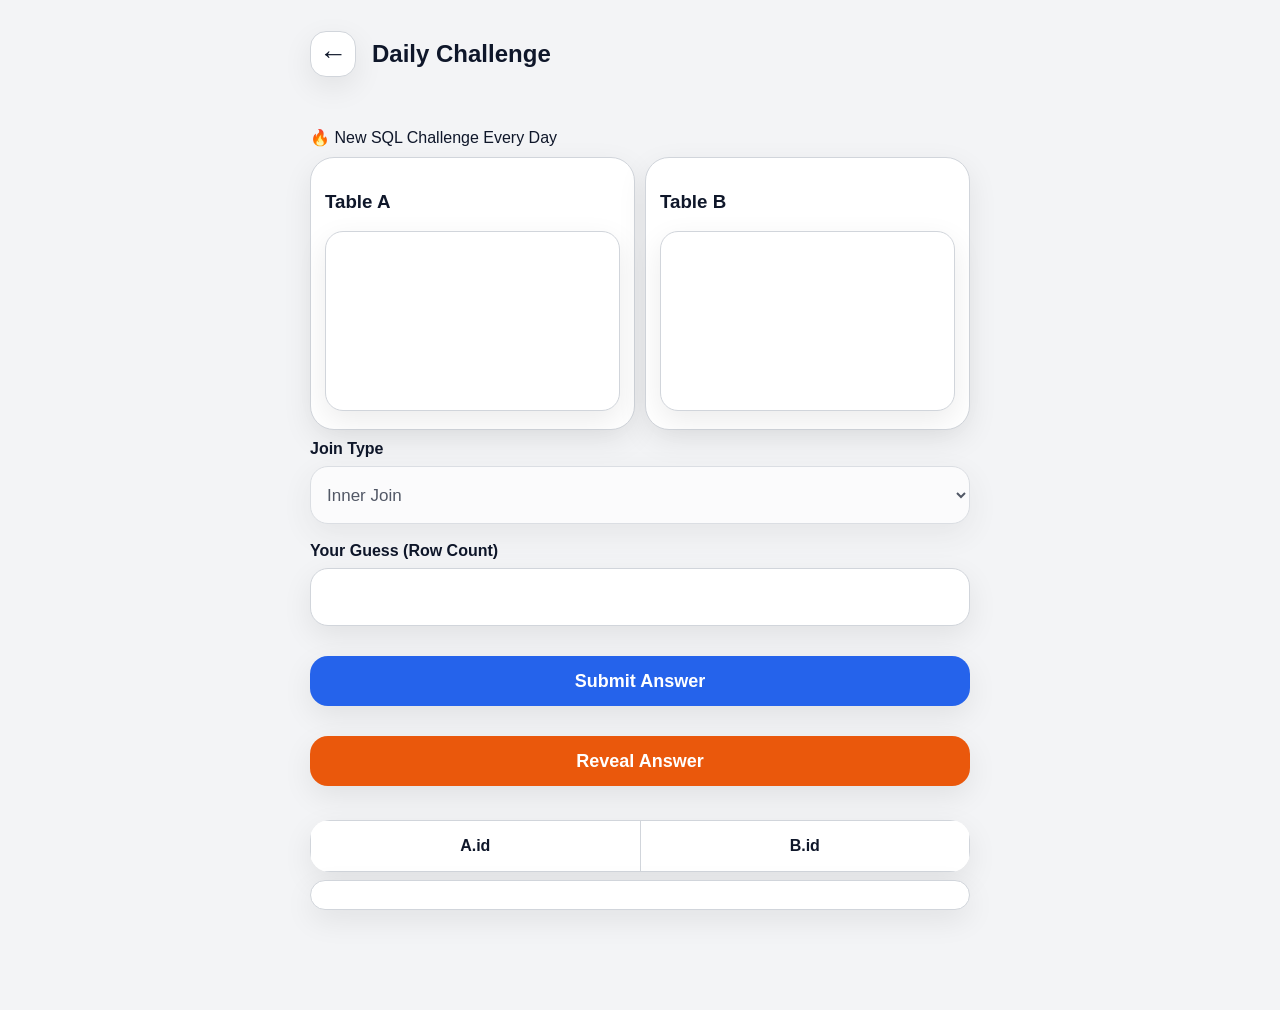
==== daily.html @ ab45fbcb "Create daily.html" ====
<!DOCTYPE html>
<html>
<head>

<meta charset="UTF-8">

<meta
name="viewport"
content="width=device-width, initial-scale=1, maximum-scale=1, user-scalable=no, viewport-fit=cover">

<title>Daily Challenge</title>

<link rel="stylesheet" href="style.css">

</head>

<body>

<div class="topbar">

<a href="index.html" class="back-btn">←</a>

<h2>Daily Challenge</h2>

</div>

<div class="page">

<div class="daily-banner">
🔥 New SQL Challenge Every Day
</div>

<div class="challenge-date" id="challengeDate"></div>

<div class="container">

<div class="tablebox">

<h3>Table A</h3>

<textarea id="tableA"></textarea>

</div>

<div class="tablebox">

<h3>Table B</h3>

<textarea id="tableB"></textarea>

</div>

</div>

<label>Join Type</label>

<select id="joinType" disabled>
<option value="inner">Inner Join</option>
<option value="left">Left Join</option>
<option value="right">Right Join</option>
<option value="full">Full Join</option>
<option value="cartesian">Cartesian Join</option>
<option value="union">Union</option>
<option value="unionall">Union All</option>
</select>

<label>Your Guess (Row Count)</label>

<input type="number" id="guess">

<button class="check" onclick="checkDailyChallenge()">
Submit Answer
</button>

<button class="reveal" onclick="revealDailyAnswer()">
Reveal Answer
</button>

<div class="result" id="result"></div>

<table>

<thead>
<tr>
<th>A.id</th>
<th>B.id</th>
</tr>
</thead>

<tbody id="rows"></tbody>

</table>

<div class="explanation" id="explanation"></div>

<div id="toast" class="toast"></div>

</div>

<script src="daily.js"></script>

</body>
</html>
---- style.css ----
:root{

--bg:#f3f4f6;
--text:#0f172a;
--card:#ffffff;
--border:#d1d5db;

--green:#16a34a;
--blue:#2563eb;
--orange:#ea580c;
--purple:#9333ea;
--dark:#334155;

--shadow:0 10px 30px rgba(0,0,0,0.08);

}

@media (prefers-color-scheme: dark){

:root{

--bg:#020617;
--text:#f8fafc;
--card:#1e293b;
--border:#334155;

--shadow:0 10px 30px rgba(0,0,0,0.35);

}

}

*{
box-sizing:border-box;
-webkit-tap-highlight-color:transparent;
}

html,
body{
margin:0;
padding:0;
overflow-x:hidden;
touch-action:manipulation;
-webkit-text-size-adjust:none;
font-family:-apple-system,BlinkMacSystemFont,"Segoe UI",Roboto,sans-serif;
background:var(--bg);
color:var(--text);
}

.hero{
padding:60px 24px 30px;
text-align:center;
}

.app-logo{
width:90px;
height:90px;
margin:0 auto 20px;
border-radius:28px;
display:flex;
align-items:center;
justify-content:center;
font-size:32px;
font-weight:700;
color:white;
background:linear-gradient(135deg,#2563eb,#06b6d4);
box-shadow:var(--shadow);
}

h1{
margin:0;
font-size:36px;
font-weight:800;
}

.subtitle{
margin-top:10px;
font-size:17px;
opacity:0.75;
}

.home-grid{
padding:20px;
display:flex;
flex-direction:column;
gap:18px;
max-width:700px;
margin:auto;
}

.mode-card{
display:block;
text-decoration:none;
color:white;
padding:28px;
border-radius:28px;
box-shadow:var(--shadow);
}

.practice-card{
background:linear-gradient(135deg,#16a34a,#22c55e);
}

.interview-card{
background:linear-gradient(135deg,#7e22ce,#a855f7);
}

.daily-card{
background:linear-gradient(135deg,#1e293b,#475569);
}

.mode-title{
font-size:28px;
font-weight:700;
margin-bottom:10px;
}

.mode-desc{
font-size:16px;
line-height:1.6;
opacity:0.95;
}

.topbar{
display:flex;
align-items:center;
gap:16px;
padding:20px;
padding-top:calc(20px + env(safe-area-inset-top));
max-width:700px;
margin:auto;
}

.back-btn{
width:46px;
height:46px;
border-radius:16px;
display:flex;
align-items:center;
justify-content:center;
text-decoration:none;
font-size:28px;
background:var(--card);
color:var(--text);
border:1px solid var(--border);
box-shadow:var(--shadow);
}

.page{
max-width:700px;
margin:auto;
padding:20px;
padding-bottom:100px;
}

label{
display:block;
margin-bottom:8px;
font-size:16px;
font-weight:600;
}

select,
input,
textarea{

width:100%;
background:var(--card);
color:var(--text);
border:1px solid var(--border);
border-radius:18px;
padding:12px;
font-size:17px;
outline:none;
box-shadow:var(--shadow);

}

select,
input{
min-height:58px;
margin-bottom:18px;
}

textarea{
height:180px;
resize:none;
overflow:auto;
white-space:pre;
line-height:1.6;
}

button{

width:100%;

min-height:50px;

border:none;

border-radius:18px;

font-size:18px;

font-weight:700;

margin-top:12px;

margin-bottom:18px;

cursor:pointer;

color:white;

box-shadow:var(--shadow);

}

.generate{
background:#16a34a;
}

.check{
background:#2563eb;
}

.reveal{
background:#ea580c;
}

.interview{
background:#9333ea;
}

.container{

display:flex;

flex-direction:row;

gap:10px;

align-items:flex-start;

width:100%;

margin-top:10px;

}

.tablebox{

flex:1;

min-width:0;

background:var(--card);

padding:14px;

border-radius:24px;

border:1px solid var(--border);

box-shadow:var(--shadow);

margin-bottom:10px;

}

.panel{
display:flex;
gap:12px;
margin-bottom:20px;
}

.panel-item{

flex:1;
background:var(--card);
border:1px solid var(--border);

padding:12px;

border-radius:18px;

text-align:center;

font-size:16px;
font-weight:700;

min-height:72px;

display:flex;
align-items:center;
justify-content:center;

box-shadow:var(--shadow);

}

.result{

margin-top:14px;

margin-bottom:8px;

font-size:20px;

font-weight:700;

text-align:center;

}

table{
width:100%;
margin-top:16px;
border-collapse:collapse;
background:var(--card);
box-shadow:var(--shadow);
overflow:hidden;
border-radius:20px;
}

th,
td{
padding:16px;
border:1px solid var(--border);
text-align:center;
background:var(--card);
color:var(--text);
}

@media(max-width:768px){

.page,
.home-grid{
padding-left:18px;
padding-right:18px;
}

.mode-title{
font-size:24px;
}

textarea{
height:220px;
font-size:16px;
}

.panel-item{
font-size:18px;
padding:16px;
}

}

.explanation{

margin-top:8px;
width:100%;
max-width:100%;
padding:14px 16px;
background:var(--card);
border:1px solid var(--border);
border-radius:16px;
line-height:1.6;
box-shadow:var(--shadow);
font-size:14px;
text-align:left;

color:var(--text);

}

.toast{

position:fixed;

left:50%;

bottom:calc(90px + env(safe-area-inset-bottom));

transform:translateX(-50%) translateY(120px);

padding:14px 22px;

border-radius:14px;

font-size:16px;

font-weight:700;

color:white;

z-index:9999;

opacity:0;

transition:0.35s ease;

box-shadow:0 10px 25px rgba(0,0,0,0.25);

}

.toast.show{

opacity:1;

transform:translateX(-50%) translateY(0);

}

.toast.success{
background:#16a34a;
}

.toast.error{
background:#dc2626;
}
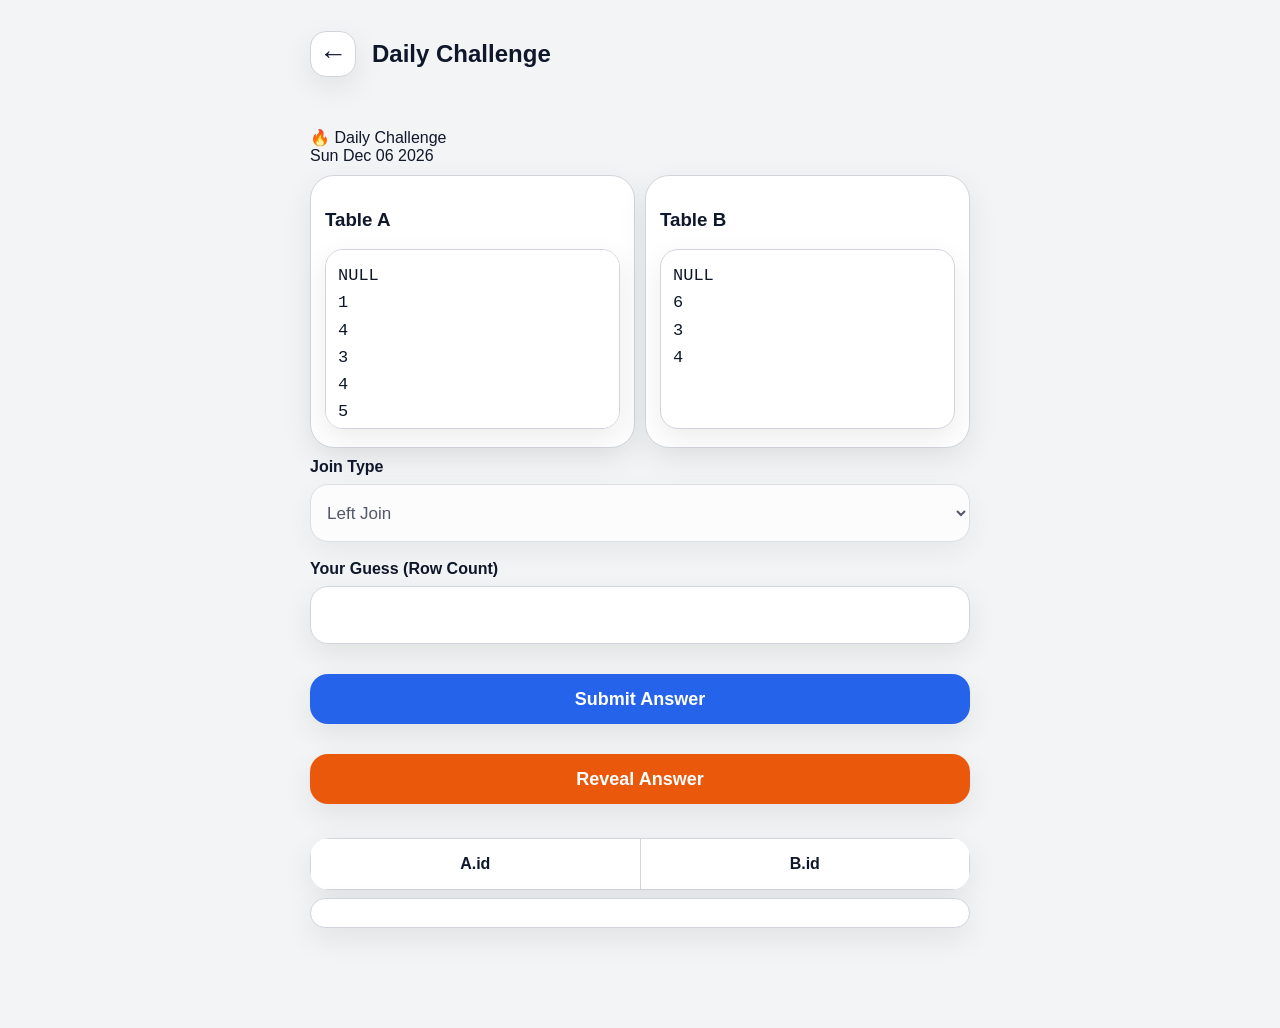
==== commit 7d6c68b0: "Update daily.html" ====
--- a/daily.html
+++ b/daily.html
@@ -26,11 +26,15 @@
 
 <div class="page">
 
-<div class="daily-banner">
-🔥 New SQL Challenge Every Day
+<div class="daily-header">
+
+<div class="daily-title">
+🔥 Daily Challenge
 </div>
 
-<div class="challenge-date" id="challengeDate"></div>
+<div class="daily-date" id="challengeDate"></div>
+
+</div>
 
 <div class="container">
 
--- a/style.css
+++ b/style.css
@@ -419,3 +419,37 @@
 .toast.error{
 background:#dc2626;
 }
+
+.daily-banner{
+
+background:linear-gradient(135deg,#f59e0b,#ea580c);
+
+color:white;
+
+padding:14px;
+
+border-radius:16px;
+
+font-weight:700;
+
+text-align:center;
+
+margin-bottom:14px;
+
+box-shadow:var(--shadow);
+
+}
+
+.challenge-date{
+
+text-align:center;
+
+font-size:15px;
+
+font-weight:600;
+
+margin-bottom:18px;
+
+opacity:0.8;
+
+}
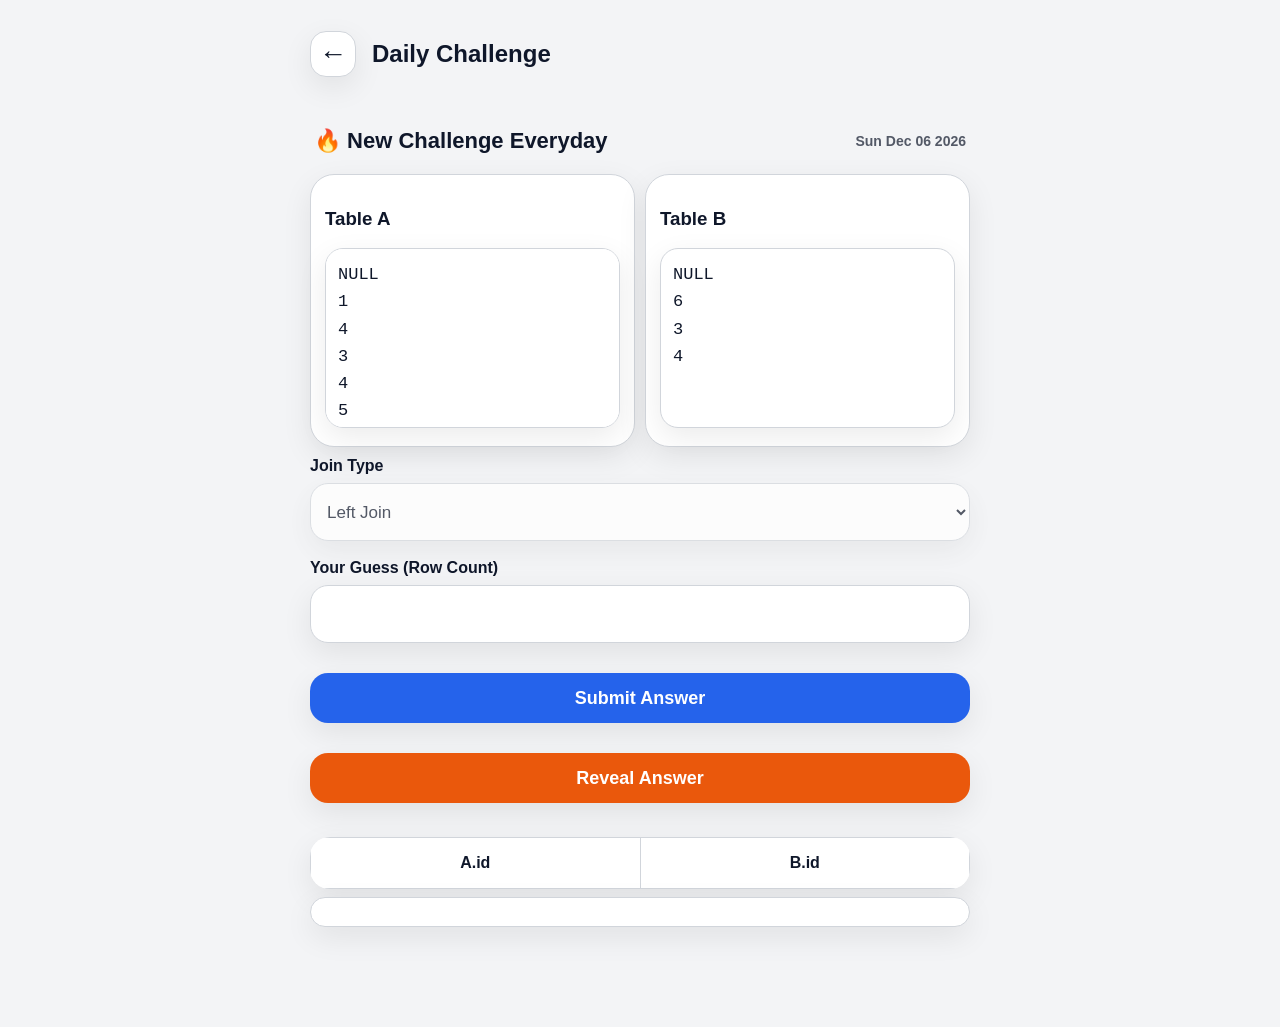
==== commit a0127062: "Update daily.html" ====
--- a/daily.html
+++ b/daily.html
@@ -29,7 +29,7 @@
 <div class="daily-header">
 
 <div class="daily-title">
-🔥 Daily Challenge
+🔥 New Challenge Everyday
 </div>
 
 <div class="daily-date" id="challengeDate"></div>
--- a/style.css
+++ b/style.css
@@ -420,36 +420,38 @@
 background:#dc2626;
 }
 
-.daily-banner{
-
-background:linear-gradient(135deg,#f59e0b,#ea580c);
-
-color:white;
-
-padding:14px;
-
-border-radius:16px;
-
-font-weight:700;
-
-text-align:center;
-
-margin-bottom:14px;
-
-box-shadow:var(--shadow);
-
-}
-
-.challenge-date{
-
-text-align:center;
-
-font-size:15px;
+.daily-header{
+
+display:flex;
+
+align-items:center;
+
+justify-content:space-between;
+
+margin-bottom:20px;
+
+padding:0 4px;
+
+}
+
+.daily-title{
+
+font-size:22px;
+
+font-weight:800;
+
+color:var(--text);
+
+}
+
+.daily-date{
+
+font-size:14px;
 
 font-weight:600;
 
-margin-bottom:18px;
-
-opacity:0.8;
-
-}
+opacity:0.7;
+
+color:var(--text);
+
+}
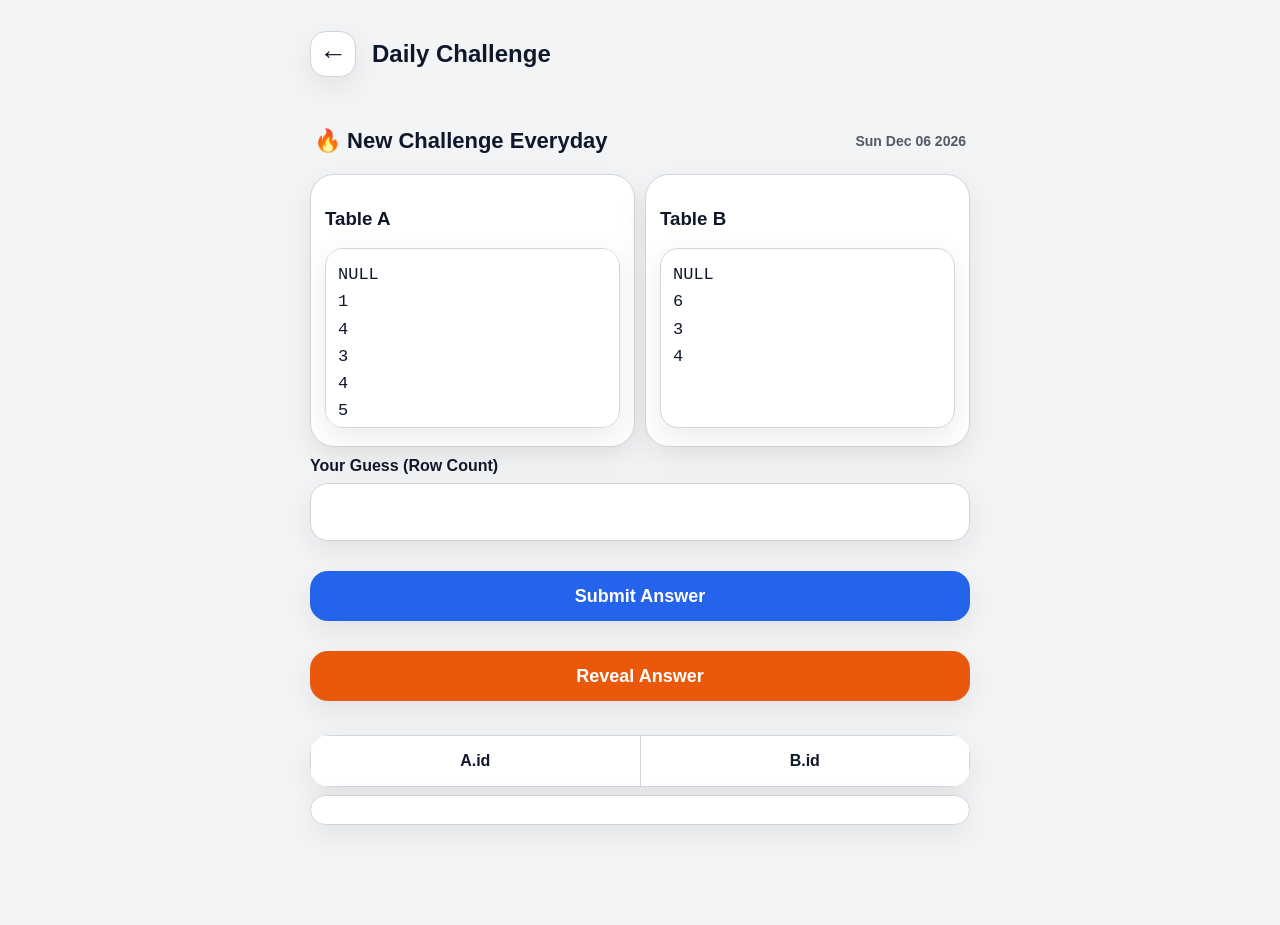
==== commit 48265221: "Update daily.html" ====
--- a/daily.html
+++ b/daily.html
@@ -56,17 +56,7 @@
 
 </div>
 
-<label>Join Type</label>
-
-<select id="joinType" disabled>
-<option value="inner">Inner Join</option>
-<option value="left">Left Join</option>
-<option value="right">Right Join</option>
-<option value="full">Full Join</option>
-<option value="cartesian">Cartesian Join</option>
-<option value="union">Union</option>
-<option value="unionall">Union All</option>
-</select>
+<div class="question-box" id="questionText"></div>
 
 <label>Your Guess (Row Count)</label>
 
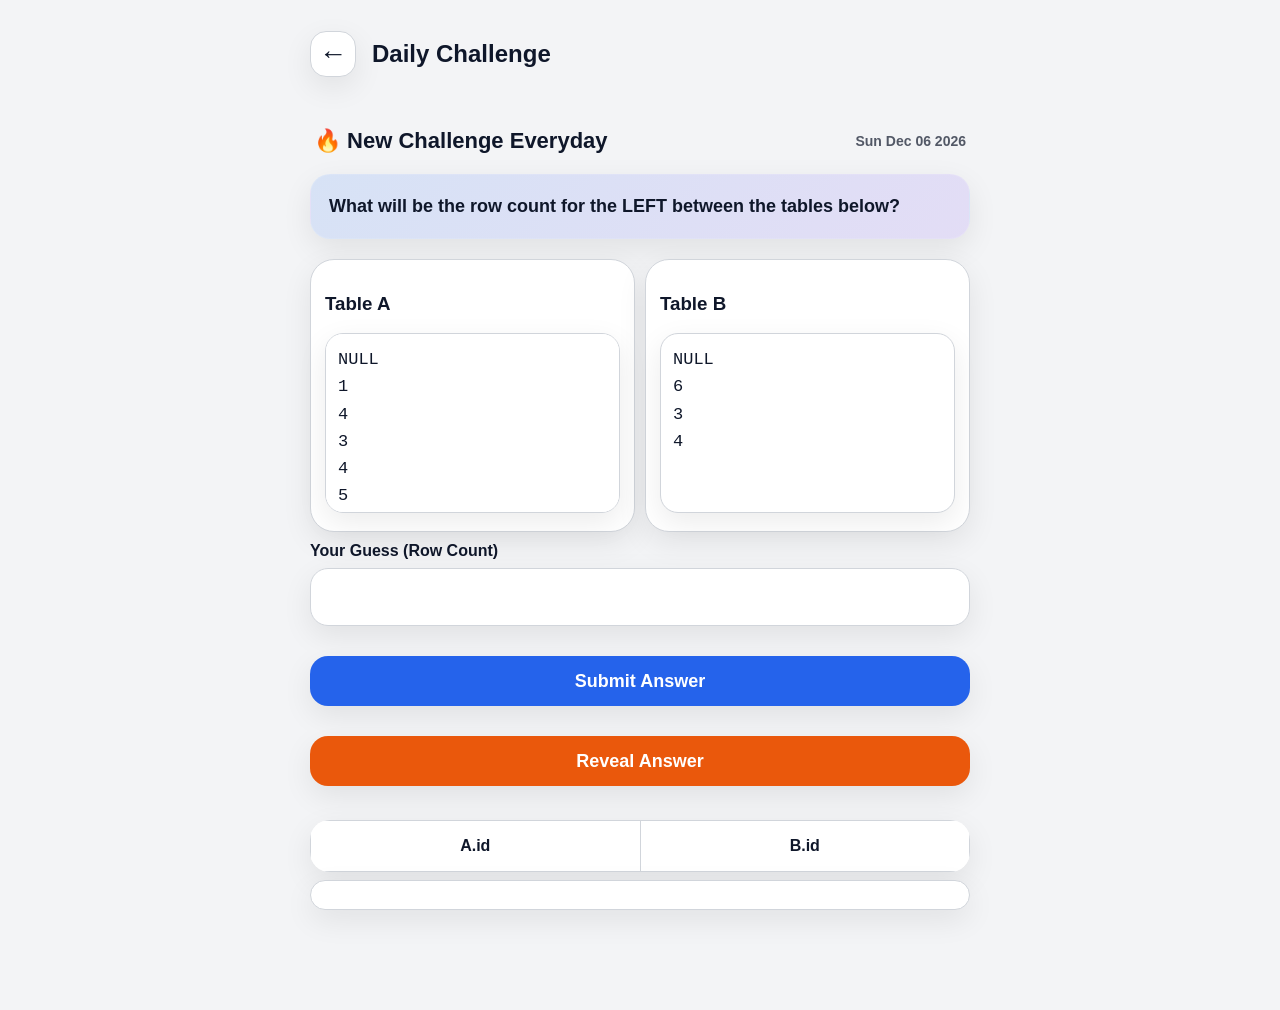
==== commit 6ac076d0: "Update daily.html" ====
--- a/daily.html
+++ b/daily.html
@@ -36,6 +36,8 @@
 
 </div>
 
+<div class="question-box" id="questionText"></div>
+  
 <div class="container">
 
 <div class="tablebox">
@@ -56,7 +58,7 @@
 
 </div>
 
-<div class="question-box" id="questionText"></div>
+
 
 <label>Your Guess (Row Count)</label>
 
--- a/style.css
+++ b/style.css
@@ -455,3 +455,31 @@
 color:var(--text);
 
 }
+
+.question-box{
+
+margin-bottom:20px;
+
+padding:18px;
+
+background:linear-gradient(
+135deg,
+rgba(59,130,246,0.15),
+rgba(139,92,246,0.15)
+);
+
+border:1px solid rgba(255,255,255,0.08);
+
+border-radius:20px;
+
+font-size:18px;
+
+font-weight:700;
+
+line-height:1.5;
+
+color:var(--text);
+
+box-shadow:var(--shadow);
+
+}
